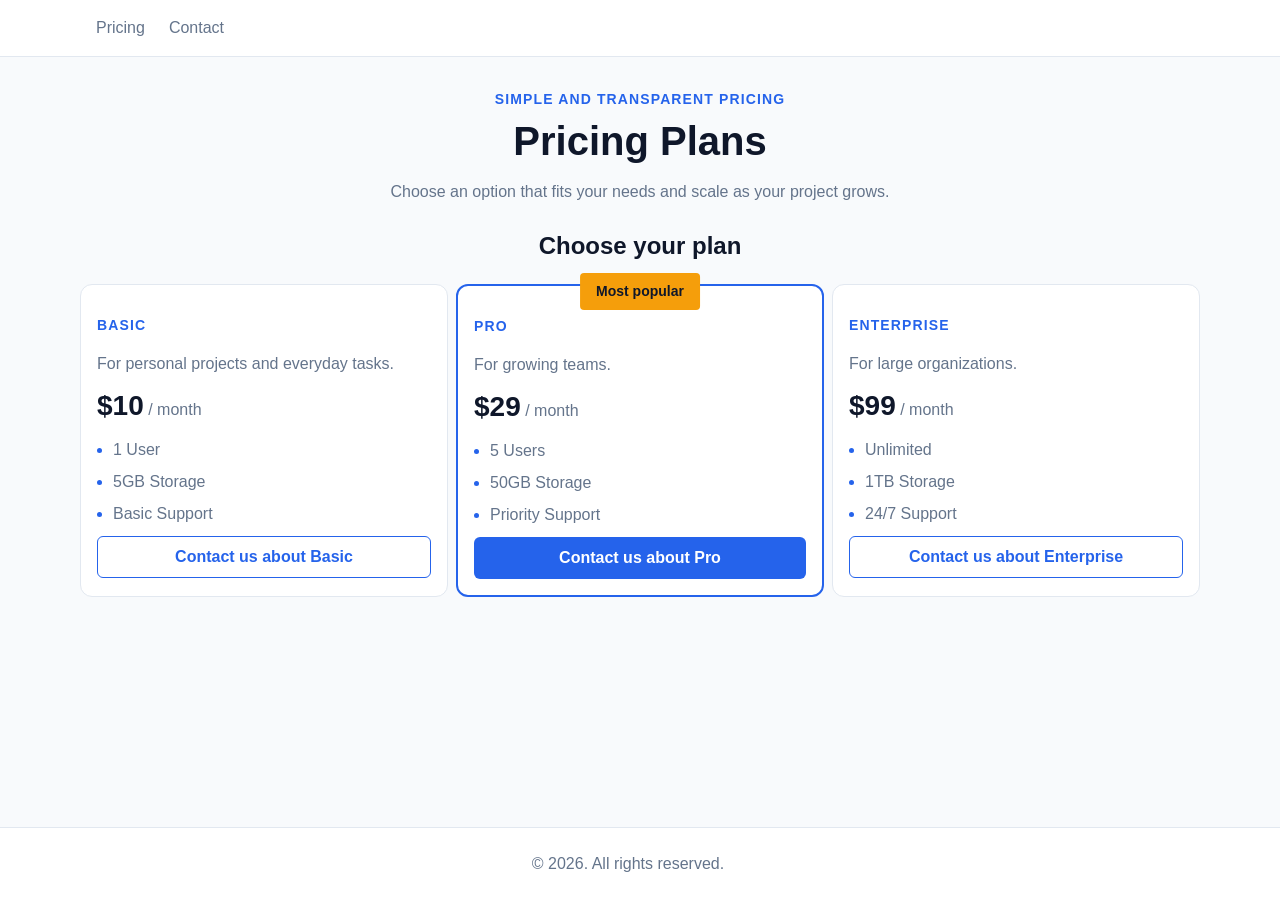
==== Lab3/index.html @ d2ad03b1 "Lab3" ====
<!doctype html>
<html lang="en">
  <head>
    <meta charset="utf-8" />
    <meta name="viewport" content="width=device-width, initial-scale=1" />
    <title>Pricing Plans for Teams | Basic, Pro, and Enterprise</title>
    <meta
      name="description"
      content="Compare Basic, Pro, and Enterprise pricing plans for personal projects, growing teams, and large organizations."
    />
    <link rel="canonical" href="Vercel" />
    <link rel="stylesheet" href="styles.css" />
  </head>

  <body>
    <header class="site-header">
      <nav class="site-nav" aria-label="Main navigation">
        <ul class="site-nav__list">
          <li><a href="#pricing">Pricing</a></li>
          <li><a href="#contact">Contact</a></li>
        </ul>
      </nav>
    </header>

    <main>
      <section class="pricing" id="pricing" aria-labelledby="pricing-title">
        <div class="pricing__container">
          <header class="pricing__header">
            <p class="pricing__eyebrow">Simple and transparent pricing</p>
            <h1 id="pricing-title">Pricing Plans</h1>
            <p class="pricing__intro">
              Choose an option that fits your needs and scale as your project
              grows.
            </p>
          </header>

          <h2>Choose your plan</h2>
          <div class="pricing-grid">
            <article class="pricing-card">
              <div class="pricing-card__content">
                <h3>Basic</h3>
                <p class="pricing-card__description">
                  For personal projects and everyday tasks.
                </p>
                <p class="pricing-card__price"><span>$10</span> / month</p>
                <ul class="pricing-card__features">
                  <li>1 User</li>
                  <li>5GB Storage</li>
                  <li>Basic Support</li>
                </ul>
              </div>
              <a class="btn btn--outline" href="#contact">
                Contact us about Basic
              </a>
            </article>

            <article class="pricing-card pricing-card--featured">
              <p class="pricing-card__badge">Most popular</p>
              <div class="pricing-card__content">
                <h3>Pro</h3>
                <p class="pricing-card__description">For growing teams.</p>
                <p class="pricing-card__price"><span>$29</span> / month</p>
                <ul class="pricing-card__features">
                  <li>5 Users</li>
                  <li>50GB Storage</li>
                  <li>Priority Support</li>
                </ul>
              </div>
              <a class="btn btn--primary" href="#contact">
                Contact us about Pro
              </a>
            </article>

            <article class="pricing-card">
              <div class="pricing-card__content">
                <h3>Enterprise</h3>
                <p class="pricing-card__description">
                  For large organizations.
                </p>
                <p class="pricing-card__price"><span>$99</span> / month</p>
                <ul class="pricing-card__features">
                  <li>Unlimited</li>
                  <li>1TB Storage</li>
                  <li>24/7 Support</li>
                </ul>
              </div>
              <a class="btn btn--outline" href="#contact">
                Contact us about Enterprise
              </a>
            </article>
          </div>
        </div>
      </section>
    </main>

    <footer class="site-footer" id="contact">
      <div class="site-footer__container">
        <p>© 2026. All rights reserved.</p>
        <nav aria-label="Contact links"></nav>
      </div>
    </footer>
  </body>
</html>
---- Lab3/styles.css ----
:root {
  --color-primary: #2563eb;
  --color-primary-hover: #1d4ed8;
  --color-surface: #ffffff;
  --color-background: #f8fafc;
  --color-text-main: #0f172a;
  --color-text-muted: #64748b;
  --color-border: #e2e8f0;
  --color-accent: #f59e0b;

  --font-family-base: Arial, sans-serif;
  --font-size-base: 16px;
  --font-size-h1: 2.5rem;
  --font-size-h2: 1.5rem;
  --font-size-small: 0.875rem;

  --spacing-sm: 8px;
  --spacing-md: 16px;
  --spacing-lg: 24px;
  --spacing-xl: 32px;
  --border-radius: 12px;
}

* {
  box-sizing: border-box;
}

body {
  display: flex;
  flex-direction: column;
  min-width: 320px;
  min-height: 100vh;
  margin: 0;
  background: var(--color-background);
  color: var(--color-text-main);
  font-family: var(--font-family-base);
  font-size: var(--font-size-base);
  line-height: 1.5;
}

main {
  flex: 1;
}

.site-header {
  background: var(--color-surface);
  border-bottom: 1px solid var(--color-border);
}

.site-nav {
  display: flex;
  align-items: center;
  justify-content: space-between;
  gap: var(--spacing-lg);
  width: min(100%, 1120px);
  margin: 0 auto;
  padding: var(--spacing-md) var(--spacing-md);
}

.brand {
  color: var(--color-text-main);
  font-size: 1.25rem;
  font-weight: 700;
  letter-spacing: 0.04em;
  text-decoration: none;
  text-transform: uppercase;
}

.site-nav__list {
  display: flex;
  align-items: center;
  gap: var(--spacing-lg);
  margin: 0;
  padding: 0;
  list-style: none;
}

.site-nav__list a,
.site-footer__links a {
  color: var(--color-text-muted);
  text-decoration: none;
}

.site-nav__list a:hover,
.site-nav__list a:focus-visible,
.site-footer__links a:hover,
.site-footer__links a:focus-visible {
  color: var(--color-primary);
}

.btn--small {
  width: auto;
}

.pricing {
  padding: var(--spacing-xl) var(--spacing-md);
}

.pricing__container,
.features__container,
.site-footer__container {
  width: min(100%, 1120px);
  margin: 0 auto;
}

.pricing__header,
.features__header {
  max-width: 640px;
  margin: 0 auto var(--spacing-lg);
  text-align: center;
}

.pricing__container > h2 {
  text-align: center;
}

.pricing__eyebrow {
  margin: 0 0 var(--spacing-sm);
  color: var(--color-primary);
  font-size: var(--font-size-small);
  font-weight: 700;
  letter-spacing: 0.08em;
  text-transform: uppercase;
}

h1,
h2,
p {
  margin-top: 0;
}

h1 {
  margin-bottom: var(--spacing-md);
  font-size: var(--font-size-h1);
  line-height: 1.15;
}

.pricing__intro,
.pricing-card__description {
  color: var(--color-text-muted);
}

.pricing__intro {
  margin-bottom: 0;
}

.pricing-grid {
  display: grid;
  grid-template-columns: repeat(3, minmax(0, 1fr));
  align-items: stretch;
  gap: var(--spacing-sm);
}

.pricing-card {
  position: relative;
  display: flex;
  flex-direction: column;
  width: 100%;
  min-height: 208px;
  padding: var(--spacing-md);
  border: 1px solid var(--color-border);
  border-radius: var(--border-radius);
  background: var(--color-surface);
  box-shadow: none;
}

.pricing-card--featured {
  border: 2px solid var(--color-primary);
}

.pricing-card__badge {
  position: absolute;
  top: -13px;
  left: 50%;
  margin: 0;
  padding: var(--spacing-sm) var(--spacing-md);
  border-radius: 4px;
  background: var(--color-accent);
  color: var(--color-text-main);
  font-size: var(--font-size-small);
  font-weight: 700;
  transform: translateX(-50%);
  white-space: nowrap;
}

.pricing-card h3 {
  margin-bottom: var(--spacing-md);
  color: var(--color-primary);
  font-size: var(--font-size-small);
  letter-spacing: 0.08em;
  text-transform: uppercase;
}

.pricing-card__description {
  margin-bottom: var(--spacing-md);
}

.pricing-card__price {
  margin-bottom: var(--spacing-md);
  color: var(--color-text-muted);
}

.pricing-card__price span {
  color: var(--color-text-main);
  font-size: 1.75rem;
  font-weight: 700;
  line-height: 1;
}

.pricing-card__features {
  display: grid;
  gap: var(--spacing-sm);
  margin: 0;
  padding-left: var(--spacing-md);
  color: var(--color-text-muted);
}

.pricing-card__features li::marker {
  color: var(--color-primary);
}

.features {
  padding: 0 var(--spacing-md) var(--spacing-xl);
}

.features__grid {
  display: grid;
  grid-template-columns: repeat(3, minmax(0, 1fr));
  gap: var(--spacing-lg);
}

.feature-item {
  padding: var(--spacing-lg);
  border: 1px solid var(--color-border);
  border-radius: var(--border-radius);
  background: var(--color-surface);
}

.feature-item h3 {
  margin-bottom: var(--spacing-sm);
  color: var(--color-text-main);
}

.feature-item p {
  margin-bottom: 0;
  color: var(--color-text-muted);
}

.site-footer {
  border-top: 1px solid var(--color-border);
  background: var(--color-surface);
}

.site-footer__container {
  display: flex;
  align-items: center;
  justify-content: center;
  gap: var(--spacing-lg);
  padding: var(--spacing-lg) var(--spacing-md);
}

.site-footer__container p {
  margin: 0;
  color: var(--color-text-muted);
}

.site-footer__links {
  display: flex;
  align-items: center;
  justify-content: center;
  gap: var(--spacing-md);
  margin: 0;
  padding: 0;
  list-style: none;
}

.btn {
  display: inline-block;
  width: 100%;
  margin-top: 10px;
  padding: var(--spacing-sm) var(--spacing-md);
  border: 1px solid transparent;
  border-radius: 6px;
  font: inherit;
  font-weight: 700;
  text-align: center;
  text-decoration: none;
  transition:
    background-color 160ms ease,
    border-color 160ms ease,
    color 160ms ease;
}

.btn--primary {
  background: var(--color-primary);
  color: var(--color-surface);
}

.btn--primary:hover,
.btn--primary:focus-visible {
  background: var(--color-primary-hover);
}

.btn--outline {
  border-color: var(--color-primary);
  color: var(--color-primary);
}

.btn--outline:hover,
.btn--outline:focus-visible {
  background: var(--color-primary);
  color: var(--color-surface);
}

@media (max-width: 768px) {
  .site-nav,
  .site-footer__container {
    flex-direction: column;
    text-align: center;
  }

  .site-nav__list,
  .site-footer__links {
    flex-wrap: wrap;
    justify-content: center;
  }

  .features__grid,
  .pricing-grid {
    grid-template-columns: 1fr;
  }
}
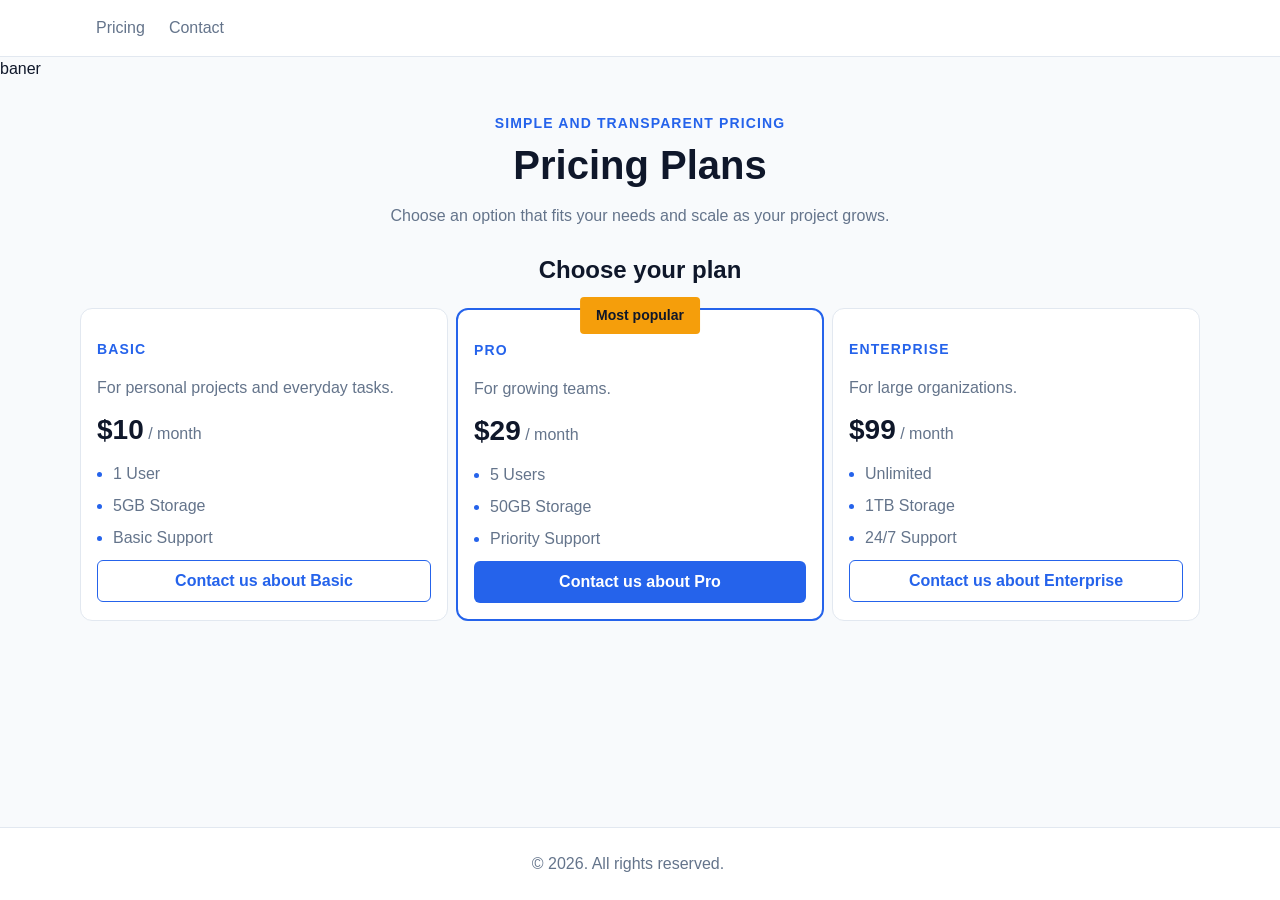
==== commit 4f6dadf5: "test" ====
--- a/Lab3/index.html
+++ b/Lab3/index.html
@@ -3,12 +3,12 @@
   <head>
     <meta charset="utf-8" />
     <meta name="viewport" content="width=device-width, initial-scale=1" />
-    <title>Pricing Plans for Teams | Basic, Pro, and Enterprise</title>
+    <title>Pricing Plans for Teams</title>
     <meta
       name="description"
       content="Compare Basic, Pro, and Enterprise pricing plans for personal projects, growing teams, and large organizations."
     />
-    <link rel="canonical" href="Vercel" />
+    <link rel="canonical" href="https://web-dev-projects-ltd2.vercel.app/" />
     <link rel="stylesheet" href="styles.css" />
   </head>
 
@@ -21,6 +21,7 @@
         </ul>
       </nav>
     </header>
+    baner
 
     <main>
       <section class="pricing" id="pricing" aria-labelledby="pricing-title">
